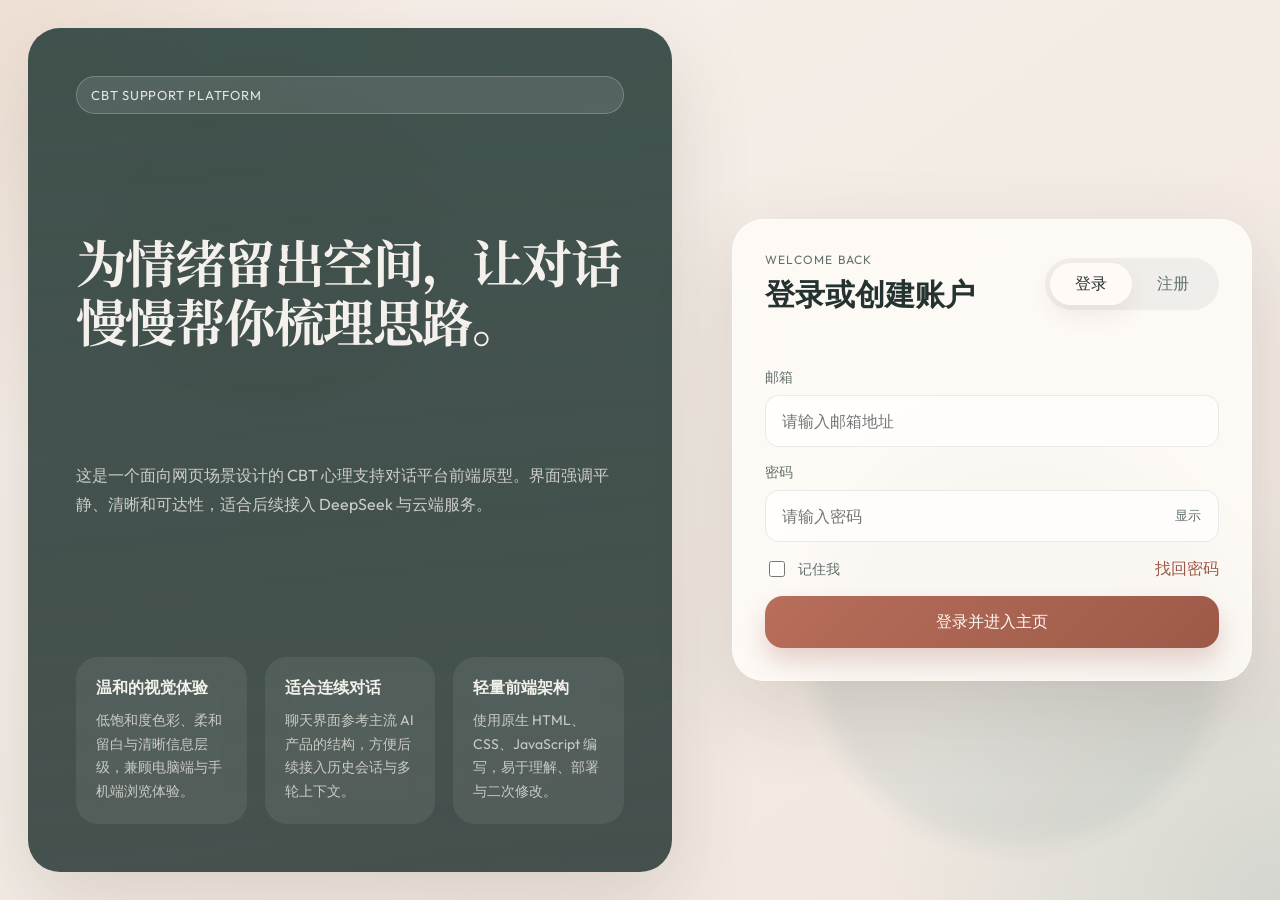
==== index.html @ 3c7d57e9 "Add files via upload" ====
<!DOCTYPE html>
<html lang="zh-CN">
  <head>
    <meta charset="UTF-8" />
    <meta name="viewport" content="width=device-width, initial-scale=1.0" />
    <title>MindLane | 登录与注册</title>
    <link rel="preconnect" href="https://fonts.googleapis.com" />
    <link rel="preconnect" href="https://fonts.gstatic.com" crossorigin />
    <link
      href="https://fonts.googleapis.com/css2?family=Noto+Serif+SC:wght@400;600;700&family=Outfit:wght@300;400;500;600;700&display=swap"
      rel="stylesheet"
    />
    <link rel="stylesheet" href="./styles.css" />
  </head>
  <body class="auth-body">
    <div class="ambient ambient-auth"></div>

    <main class="auth-shell">
      <section class="auth-brand">
        <span class="brand-pill">CBT Support Platform</span>
        <h1>为情绪留出空间，让对话慢慢帮你梳理思路。</h1>
        <p>
          这是一个面向网页场景设计的 CBT 心理支持对话平台前端原型。界面强调平静、清晰和可达性，适合后续接入
          DeepSeek 与云端服务。
        </p>

        <div class="brand-points">
          <article>
            <h2>温和的视觉体验</h2>
            <p>低饱和度色彩、柔和留白与清晰信息层级，兼顾电脑端与手机端浏览体验。</p>
          </article>
          <article>
            <h2>适合连续对话</h2>
            <p>聊天界面参考主流 AI 产品的结构，方便后续接入历史会话与多轮上下文。</p>
          </article>
          <article>
            <h2>轻量前端架构</h2>
            <p>使用原生 HTML、CSS、JavaScript 编写，易于理解、部署与二次修改。</p>
          </article>
        </div>
      </section>

      <section class="auth-card">
        <header class="auth-card-head">
          <div>
            <p class="eyebrow">Welcome back</p>
            <h2>登录或创建账户</h2>
          </div>
          <div class="tab-switch" role="tablist" aria-label="登录或注册">
            <button class="tab-button active" data-tab="login" role="tab" aria-selected="true">
              登录
            </button>
            <button class="tab-button" data-tab="register" role="tab" aria-selected="false">
              注册
            </button>
          </div>
        </header>

        <div id="authFeedback" class="feedback" aria-live="polite"></div>

        <form id="loginForm" class="auth-form active" novalidate>
          <label class="field">
            <span>邮箱</span>
            <input type="email" name="email" placeholder="请输入邮箱地址" autocomplete="email" required />
          </label>

          <label class="field">
            <span>密码</span>
            <div class="password-wrap">
              <input
                type="password"
                name="password"
                placeholder="请输入密码"
                autocomplete="current-password"
                minlength="6"
                required
              />
              <button type="button" class="ghost-button toggle-password">显示</button>
            </div>
          </label>

          <div class="form-row">
            <label class="checkline">
              <input type="checkbox" name="remember" />
              <span>记住我</span>
            </label>
            <button type="button" id="forgotPasswordButton" class="text-button">找回密码</button>
          </div>

          <button type="submit" class="primary-button">登录并进入主页</button>
        </form>

        <form id="registerForm" class="auth-form" novalidate>
          <label class="field">
            <span>昵称</span>
            <input type="text" name="displayName" placeholder="请输入昵称" autocomplete="nickname" required />
          </label>

          <label class="field">
            <span>邮箱</span>
            <input type="email" name="email" placeholder="请输入邮箱地址" autocomplete="email" required />
          </label>

          <label class="field">
            <span>密码</span>
            <div class="password-wrap">
              <input
                type="password"
                name="password"
                placeholder="至少 6 位密码"
                autocomplete="new-password"
                minlength="6"
                required
              />
              <button type="button" class="ghost-button toggle-password">显示</button>
            </div>
          </label>

          <label class="field">
            <span>确认密码</span>
            <div class="password-wrap">
              <input
                type="password"
                name="confirmPassword"
                placeholder="请再次输入密码"
                autocomplete="new-password"
                minlength="6"
                required
              />
              <button type="button" class="ghost-button toggle-password">显示</button>
            </div>
          </label>

          <button type="submit" class="primary-button">创建账户</button>
        </form>
      </section>
    </main>

    <script src="./auth.js"></script>
  </body>
</html>
---- styles.css ----
:root {
  --bg: #f5efe8;
  --bg-soft: #f9f5ef;
  --surface: rgba(255, 252, 248, 0.84);
  --surface-strong: rgba(255, 250, 245, 0.96);
  --line: rgba(95, 93, 88, 0.12);
  --text: #243230;
  --text-soft: #62706d;
  --text-invert: #f4f0eb;
  --accent: #b76e5b;
  --accent-deep: #9d5948;
  --accent-soft: rgba(183, 110, 91, 0.14);
  --success: #4d8a67;
  --error: #c35d5d;
  --shadow-lg: 0 28px 80px rgba(84, 67, 58, 0.16);
  --shadow-md: 0 16px 48px rgba(84, 67, 58, 0.1);
  --shadow-sm: 0 10px 22px rgba(84, 67, 58, 0.08);
  --radius-xl: 32px;
  --radius-lg: 24px;
  --radius-md: 18px;
  --radius-sm: 14px;
  --sidebar-width: 320px;
  --font-display: "Noto Serif SC", serif;
  --font-ui: "Outfit", "PingFang SC", "Microsoft YaHei", sans-serif;
}

* {
  box-sizing: border-box;
}

html,
body {
  min-height: 100%;
}

body {
  margin: 0;
  color: var(--text);
  background:
    radial-gradient(circle at top left, rgba(223, 194, 171, 0.35), transparent 28%),
    radial-gradient(circle at bottom right, rgba(134, 169, 161, 0.26), transparent 26%),
    linear-gradient(145deg, #f7f0ea 0%, #f3ece5 47%, #efe6df 100%);
  font-family: var(--font-ui);
}

button,
input,
textarea {
  font: inherit;
}

button {
  cursor: pointer;
  border: 0;
  background: none;
}

input,
textarea {
  width: 100%;
  border: 1px solid var(--line);
  border-radius: var(--radius-sm);
  background: rgba(255, 255, 255, 0.72);
  color: var(--text);
  outline: none;
  transition: border-color 0.2s ease, box-shadow 0.2s ease, transform 0.2s ease;
}

input:focus,
textarea:focus {
  border-color: rgba(183, 110, 91, 0.45);
  box-shadow: 0 0 0 5px rgba(183, 110, 91, 0.1);
}

.ambient {
  position: fixed;
  inset: 0;
  pointer-events: none;
  opacity: 0.9;
}

.ambient::before,
.ambient::after {
  content: "";
  position: absolute;
  border-radius: 999px;
  filter: blur(10px);
}

.ambient-auth::before {
  top: 8%;
  left: 8%;
  width: 340px;
  height: 340px;
  background: rgba(183, 110, 91, 0.18);
}

.ambient-auth::after {
  right: 4%;
  bottom: 6%;
  width: 420px;
  height: 420px;
  background: rgba(112, 151, 143, 0.14);
}

.ambient-chat::before {
  top: -120px;
  right: -80px;
  width: 360px;
  height: 360px;
  background: rgba(183, 110, 91, 0.15);
}

.ambient-chat::after {
  left: -120px;
  bottom: -100px;
  width: 320px;
  height: 320px;
  background: rgba(112, 151, 143, 0.13);
}

.eyebrow {
  margin: 0 0 8px;
  color: var(--text-soft);
  letter-spacing: 0.1em;
  font-size: 12px;
  text-transform: uppercase;
}

.brand-pill {
  display: inline-flex;
  align-items: center;
  padding: 10px 14px;
  border: 1px solid rgba(255, 255, 255, 0.22);
  border-radius: 999px;
  background: rgba(255, 255, 255, 0.1);
  color: rgba(255, 255, 255, 0.84);
  font-size: 13px;
  letter-spacing: 0.06em;
  text-transform: uppercase;
}

.auth-shell {
  position: relative;
  z-index: 1;
  display: grid;
  grid-template-columns: 1.08fr 0.92fr;
  gap: 32px;
  align-items: stretch;
  min-height: 100vh;
  padding: 28px;
}

.auth-brand {
  padding: 48px;
  border-radius: var(--radius-xl);
  background:
    linear-gradient(180deg, rgba(49, 69, 65, 0.92), rgba(40, 55, 52, 0.86)),
    linear-gradient(135deg, rgba(255, 255, 255, 0.08), transparent);
  color: var(--text-invert);
  box-shadow: var(--shadow-lg);
  display: flex;
  flex-direction: column;
  justify-content: space-between;
}

.auth-brand h1 {
  margin: 22px 0 14px;
  font-family: var(--font-display);
  font-size: clamp(2.2rem, 4vw, 4.5rem);
  line-height: 1.15;
  letter-spacing: -0.03em;
}

.auth-brand > p {
  max-width: 620px;
  margin: 0;
  color: rgba(244, 240, 235, 0.78);
  line-height: 1.8;
  font-size: 16px;
}

.brand-points {
  margin-top: 42px;
  display: grid;
  grid-template-columns: repeat(3, minmax(0, 1fr));
  gap: 18px;
}

.brand-points article {
  padding: 20px;
  border-radius: 22px;
  background: rgba(255, 255, 255, 0.08);
  backdrop-filter: blur(10px);
}

.brand-points h2 {
  margin: 0 0 10px;
  font-size: 16px;
}

.brand-points p {
  margin: 0;
  color: rgba(244, 240, 235, 0.74);
  line-height: 1.7;
  font-size: 14px;
}

.auth-card {
  align-self: center;
  width: min(520px, 100%);
  margin-left: auto;
  padding: 32px;
  border: 1px solid rgba(255, 255, 255, 0.4);
  border-radius: var(--radius-xl);
  background: var(--surface);
  backdrop-filter: blur(22px);
  box-shadow: var(--shadow-lg);
}

.auth-card-head {
  display: flex;
  justify-content: space-between;
  gap: 18px;
  align-items: center;
  margin-bottom: 18px;
}

.auth-card-head h2 {
  margin: 0;
  font-size: 30px;
}

.tab-switch {
  display: inline-flex;
  padding: 5px;
  border-radius: 999px;
  background: rgba(36, 50, 48, 0.06);
}

.tab-button {
  min-width: 82px;
  padding: 10px 16px;
  border-radius: 999px;
  color: var(--text-soft);
  transition: background 0.2s ease, color 0.2s ease, transform 0.2s ease;
}

.tab-button.active {
  background: var(--surface-strong);
  color: var(--text);
  box-shadow: var(--shadow-sm);
}

.feedback {
  min-height: 24px;
  margin-bottom: 10px;
  font-size: 14px;
  font-weight: 500;
}

.feedback.error {
  color: var(--error);
}

.feedback.success {
  color: var(--success);
}

.auth-form {
  display: none;
  gap: 16px;
}

.auth-form.active {
  display: grid;
}

.field {
  display: grid;
  gap: 8px;
}

.field span {
  font-size: 14px;
  color: var(--text-soft);
}

.field input {
  min-height: 52px;
  padding: 0 16px;
}

.password-wrap {
  position: relative;
}

.password-wrap input {
  padding-right: 74px;
}

.ghost-button {
  position: absolute;
  top: 50%;
  right: 12px;
  transform: translateY(-50%);
  color: var(--text-soft);
  font-size: 13px;
}

.form-row {
  display: flex;
  justify-content: space-between;
  gap: 12px;
  align-items: center;
}

.checkline {
  display: inline-flex;
  align-items: center;
  gap: 10px;
  color: var(--text-soft);
  font-size: 14px;
}

.checkline input {
  width: 16px;
  height: 16px;
}

.primary-button,
.secondary-button {
  display: inline-flex;
  align-items: center;
  justify-content: center;
  min-height: 52px;
  padding: 0 20px;
  border-radius: 18px;
  transition: transform 0.2s ease, box-shadow 0.2s ease, background 0.2s ease;
}

.primary-button {
  background: linear-gradient(135deg, var(--accent), var(--accent-deep));
  color: #fff8f4;
  box-shadow: 0 14px 24px rgba(157, 89, 72, 0.24);
}

.secondary-button {
  background: rgba(36, 50, 48, 0.06);
  color: var(--text);
}

.primary-button:hover,
.secondary-button:hover,
.tab-button:hover,
.sidebar-toggle:hover {
  transform: translateY(-1px);
}

.text-button {
  padding: 0;
  color: var(--accent-deep);
  font-weight: 500;
}

.align-left {
  justify-content: flex-start;
}

.full-width {
  width: 100%;
}

.app-shell {
  position: relative;
  z-index: 1;
  display: grid;
  grid-template-columns: var(--sidebar-width) minmax(0, 1fr);
  min-height: 100vh;
  padding: 18px;
  gap: 18px;
}

.sidebar {
  display: flex;
  flex-direction: column;
  gap: 18px;
  padding: 24px 20px;
  border-radius: 28px;
  background: rgba(255, 251, 247, 0.84);
  backdrop-filter: blur(18px);
  box-shadow: var(--shadow-md);
  border: 1px solid rgba(255, 255, 255, 0.55);
}

.sidebar-head {
  display: flex;
  gap: 14px;
  align-items: flex-start;
}

.sidebar-username {
  margin: 0;
  font-size: 24px;
  line-height: 1.2;
}

.sidebar-user-meta {
  margin: 6px 0 0;
  color: var(--text-soft);
  font-size: 14px;
}

.conversation-panel {
  display: flex;
  flex: 1;
  flex-direction: column;
  min-height: 0;
  border-radius: 24px;
  background: rgba(245, 239, 233, 0.88);
  padding: 14px;
}

.conversation-panel-head {
  display: flex;
  justify-content: space-between;
  gap: 12px;
  align-items: center;
  margin-bottom: 14px;
}

.conversation-panel-head h3 {
  margin: 0;
  font-size: 16px;
}

.conversation-count {
  display: inline-flex;
  align-items: center;
  justify-content: center;
  min-width: 28px;
  height: 28px;
  padding: 0 10px;
  border-radius: 999px;
  background: rgba(36, 50, 48, 0.08);
  color: var(--text-soft);
  font-size: 13px;
}

.conversation-list {
  display: grid;
  gap: 10px;
  overflow: auto;
}

.conversation-item {
  width: 100%;
  padding: 14px;
  border: 1px solid transparent;
  border-radius: 18px;
  background: rgba(255, 255, 255, 0.7);
  text-align: left;
  transition: border-color 0.2s ease, background 0.2s ease;
}

.conversation-item.active {
  border-color: rgba(183, 110, 91, 0.28);
  background: rgba(255, 252, 248, 0.95);
}

.conversation-title {
  margin: 0;
  color: var(--text);
  font-size: 14px;
  font-weight: 600;
}

.conversation-meta {
  margin: 6px 0 0;
  color: var(--text-soft);
  font-size: 12px;
}

.chat-main {
  display: grid;
  grid-template-rows: auto auto 1fr auto;
  min-height: 0;
  padding: 18px 20px 20px;
  border-radius: 30px;
  background: rgba(255, 252, 248, 0.74);
  backdrop-filter: blur(18px);
  box-shadow: var(--shadow-md);
  border: 1px solid rgba(255, 255, 255, 0.55);
}

.chat-header {
  display: flex;
  justify-content: space-between;
  gap: 16px;
  align-items: center;
  margin-bottom: 12px;
}

.chat-header h1 {
  margin: 0;
  font-size: clamp(1.4rem, 3vw, 2rem);
}

.compact-button {
  min-height: 46px;
  padding-inline: 18px;
}

.chat-status {
  min-height: 22px;
  margin-bottom: 10px;
  color: var(--text-soft);
  font-size: 14px;
}

.message-viewport {
  position: relative;
  overflow: auto;
  padding: 20px 8px 10px;
}

.empty-state {
  max-width: 680px;
  margin: 6vh auto 0;
  padding: 36px;
  border-radius: 28px;
  background: linear-gradient(180deg, rgba(255, 255, 255, 0.66), rgba(255, 250, 244, 0.9));
  border: 1px solid rgba(255, 255, 255, 0.65);
  text-align: center;
  box-shadow: var(--shadow-sm);
}

.empty-icon {
  display: inline-flex;
  align-items: center;
  justify-content: center;
  width: 56px;
  height: 56px;
  margin-bottom: 16px;
  border-radius: 18px;
  background: var(--accent-soft);
  color: var(--accent-deep);
  font-size: 28px;
}

.empty-state h2 {
  margin: 0 0 12px;
  font-family: var(--font-display);
  font-size: clamp(1.8rem, 3vw, 2.4rem);
}

.empty-state p {
  margin: 0;
  color: var(--text-soft);
  line-height: 1.8;
}

.message-list {
  display: grid;
  gap: 18px;
  max-width: 980px;
  margin: 0 auto;
}

.message-row {
  display: flex;
}

.message-row.user {
  justify-content: flex-end;
}

.message-row.assistant {
  justify-content: flex-start;
}

.message-bubble {
  max-width: min(78%, 760px);
  padding: 16px 18px;
  border-radius: 24px;
  line-height: 1.8;
  white-space: pre-wrap;
  word-break: break-word;
  box-shadow: var(--shadow-sm);
}

.message-row.user .message-bubble {
  border-bottom-right-radius: 8px;
  background: linear-gradient(135deg, #b86c58, #cf8f77);
  color: #fffaf7;
}

.message-row.assistant .message-bubble {
  border-bottom-left-radius: 8px;
  background: rgba(255, 255, 255, 0.88);
  color: var(--text);
}

.thinking .message-bubble {
  display: inline-flex;
  gap: 10px;
  align-items: center;
  color: var(--text-soft);
}

.typing-dots {
  display: inline-flex;
  gap: 4px;
}

.typing-dots span {
  width: 7px;
  height: 7px;
  border-radius: 50%;
  background: rgba(99, 110, 108, 0.65);
  animation: blink 1s infinite ease-in-out;
}

.typing-dots span:nth-child(2) {
  animation-delay: 0.16s;
}

.typing-dots span:nth-child(3) {
  animation-delay: 0.32s;
}

.composer-wrap {
  padding-top: 10px;
}

.composer-label {
  position: absolute;
  width: 1px;
  height: 1px;
  padding: 0;
  margin: -1px;
  overflow: hidden;
  clip: rect(0, 0, 0, 0);
  white-space: nowrap;
  border: 0;
}

.composer-panel {
  padding: 14px;
  border: 1px solid rgba(255, 255, 255, 0.62);
  border-radius: 26px;
  background: rgba(255, 255, 255, 0.76);
  box-shadow: var(--shadow-sm);
}

.composer-panel textarea {
  max-height: calc(1.8em * 4 + 18px);
  min-height: 56px;
  resize: none;
  padding: 14px 16px 0;
  border: 0;
  background: transparent;
  box-shadow: none;
  line-height: 1.8;
}

.composer-actions {
  display: flex;
  justify-content: space-between;
  gap: 12px;
  align-items: center;
  padding: 8px 6px 2px;
}

.composer-tip {
  margin: 0;
  color: var(--text-soft);
  font-size: 13px;
}

.sidebar-toggle {
  display: inline-flex;
  flex-direction: column;
  justify-content: center;
  gap: 5px;
  width: 44px;
  height: 44px;
  border-radius: 14px;
  background: rgba(36, 50, 48, 0.06);
}

.sidebar-toggle span {
  width: 18px;
  height: 2px;
  margin-left: 13px;
  border-radius: 999px;
  background: var(--text);
}

.mobile-only {
  display: none;
}

.desktop-only {
  display: inline-flex;
}

body.sidebar-collapsed .app-shell {
  grid-template-columns: 92px minmax(0, 1fr);
}

body.sidebar-collapsed .sidebar {
  padding-inline: 16px;
}

body.sidebar-collapsed .sidebar-head > div,
body.sidebar-collapsed .conversation-panel,
body.sidebar-collapsed #newChatSidebarButton,
body.sidebar-collapsed #logoutButton {
  display: none;
}

@keyframes blink {
  0%,
  80%,
  100% {
    transform: scale(0.8);
    opacity: 0.45;
  }

  40% {
    transform: scale(1);
    opacity: 1;
  }
}

@media (max-width: 1120px) {
  .auth-shell {
    grid-template-columns: 1fr;
  }

  .auth-brand {
    min-height: 380px;
  }

  .auth-card {
    width: 100%;
    margin-left: 0;
  }

  .brand-points {
    grid-template-columns: 1fr;
  }
}

@media (max-width: 960px) {
  .app-shell {
    grid-template-columns: 1fr;
  }

  .sidebar {
    position: fixed;
    top: 14px;
    left: 14px;
    bottom: 14px;
    width: min(88vw, 330px);
    z-index: 10;
    transform: translateX(-110%);
    transition: transform 0.28s ease;
  }

  body.sidebar-open .sidebar {
    transform: translateX(0);
  }

  .chat-main {
    min-height: calc(100vh - 36px);
  }

  .mobile-only {
    display: inline-flex;
  }

  .desktop-only {
    display: none;
  }
}

@media (max-width: 720px) {
  .auth-shell,
  .app-shell {
    padding: 14px;
    gap: 14px;
  }

  .auth-brand,
  .auth-card,
  .chat-main {
    border-radius: 24px;
  }

  .auth-brand,
  .auth-card {
    padding: 24px;
  }

  .auth-card-head,
  .chat-header,
  .composer-actions,
  .form-row {
    flex-direction: column;
    align-items: stretch;
  }

  .tab-switch {
    width: 100%;
  }

  .tab-button {
    flex: 1;
  }

  .message-bubble {
    max-width: 90%;
  }
}
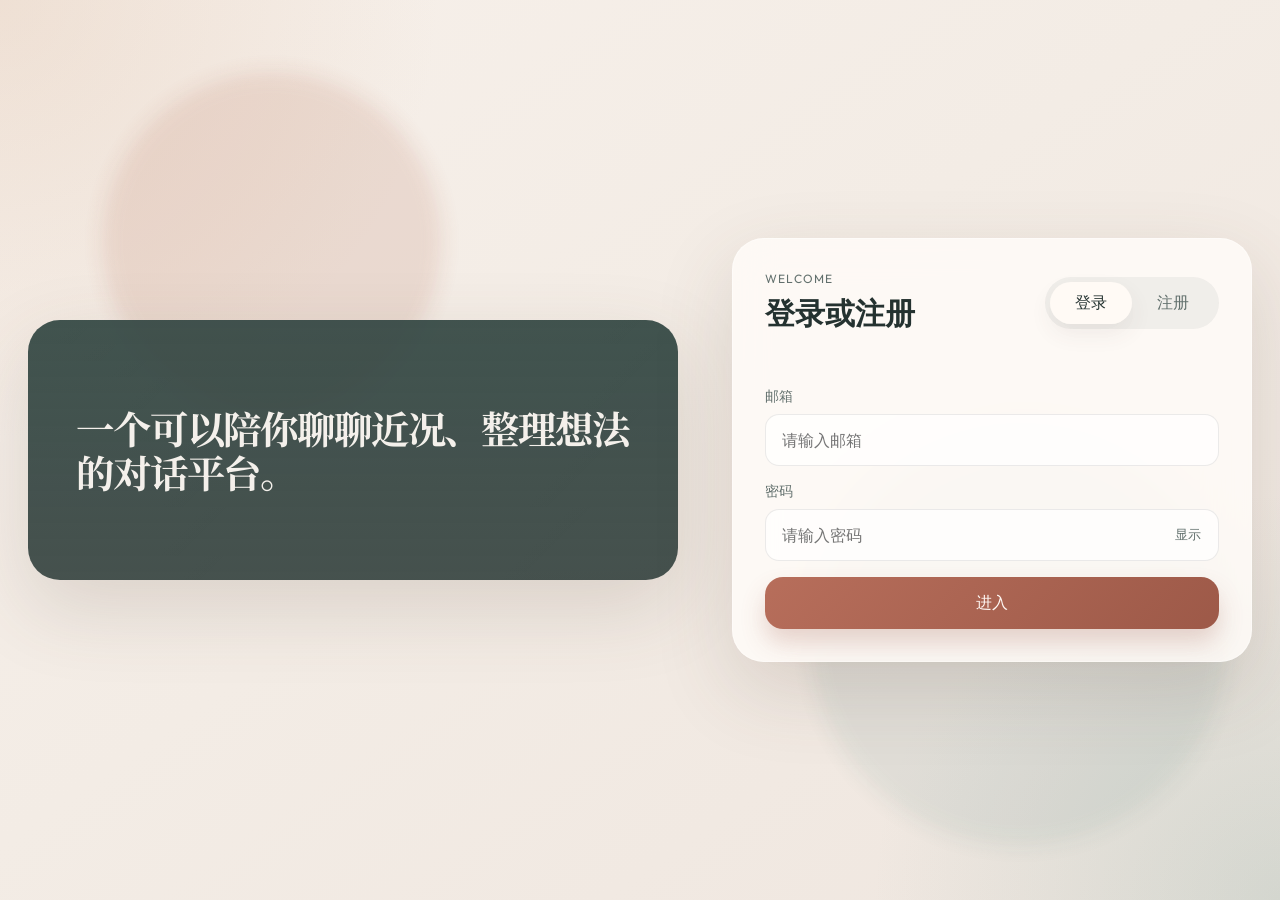
==== commit d0a1ab7b: "Add files via upload" ====
--- a/index.html
+++ b/index.html
@@ -3,7 +3,7 @@
   <head>
     <meta charset="UTF-8" />
     <meta name="viewport" content="width=device-width, initial-scale=1.0" />
-    <title>MindLane | 登录与注册</title>
+    <title>MindLane | 登录</title>
     <link rel="preconnect" href="https://fonts.googleapis.com" />
     <link rel="preconnect" href="https://fonts.gstatic.com" crossorigin />
     <link
@@ -15,36 +15,16 @@
   <body class="auth-body">
     <div class="ambient ambient-auth"></div>
 
-    <main class="auth-shell">
-      <section class="auth-brand">
-        <span class="brand-pill">CBT Support Platform</span>
-        <h1>为情绪留出空间，让对话慢慢帮你梳理思路。</h1>
-        <p>
-          这是一个面向网页场景设计的 CBT 心理支持对话平台前端原型。界面强调平静、清晰和可达性，适合后续接入
-          DeepSeek 与云端服务。
-        </p>
-
-        <div class="brand-points">
-          <article>
-            <h2>温和的视觉体验</h2>
-            <p>低饱和度色彩、柔和留白与清晰信息层级，兼顾电脑端与手机端浏览体验。</p>
-          </article>
-          <article>
-            <h2>适合连续对话</h2>
-            <p>聊天界面参考主流 AI 产品的结构，方便后续接入历史会话与多轮上下文。</p>
-          </article>
-          <article>
-            <h2>轻量前端架构</h2>
-            <p>使用原生 HTML、CSS、JavaScript 编写，易于理解、部署与二次修改。</p>
-          </article>
-        </div>
+    <main class="auth-shell auth-shell-simple">
+      <section class="auth-brand auth-brand-simple">
+        <h1>一个可以陪你聊聊近况、整理想法的对话平台。</h1>
       </section>
 
       <section class="auth-card">
         <header class="auth-card-head">
           <div>
-            <p class="eyebrow">Welcome back</p>
-            <h2>登录或创建账户</h2>
+            <p class="eyebrow">Welcome</p>
+            <h2>登录或注册</h2>
           </div>
           <div class="tab-switch" role="tablist" aria-label="登录或注册">
             <button class="tab-button active" data-tab="login" role="tab" aria-selected="true">
@@ -61,7 +41,7 @@
         <form id="loginForm" class="auth-form active" novalidate>
           <label class="field">
             <span>邮箱</span>
-            <input type="email" name="email" placeholder="请输入邮箱地址" autocomplete="email" required />
+            <input type="email" name="email" placeholder="请输入邮箱" autocomplete="email" required />
           </label>
 
           <label class="field">
@@ -79,26 +59,18 @@
             </div>
           </label>
 
-          <div class="form-row">
-            <label class="checkline">
-              <input type="checkbox" name="remember" />
-              <span>记住我</span>
-            </label>
-            <button type="button" id="forgotPasswordButton" class="text-button">找回密码</button>
-          </div>
-
-          <button type="submit" class="primary-button">登录并进入主页</button>
+          <button type="submit" class="primary-button">进入</button>
         </form>
 
         <form id="registerForm" class="auth-form" novalidate>
           <label class="field">
-            <span>昵称</span>
-            <input type="text" name="displayName" placeholder="请输入昵称" autocomplete="nickname" required />
+            <span>昵称（可选）</span>
+            <input type="text" name="displayName" placeholder="请输入昵称" autocomplete="nickname" />
           </label>
 
           <label class="field">
             <span>邮箱</span>
-            <input type="email" name="email" placeholder="请输入邮箱地址" autocomplete="email" required />
+            <input type="email" name="email" placeholder="请输入邮箱" autocomplete="email" required />
           </label>
 
           <label class="field">
@@ -131,7 +103,7 @@
             </div>
           </label>
 
-          <button type="submit" class="primary-button">创建账户</button>
+          <button type="submit" class="primary-button">创建账号</button>
         </form>
       </section>
     </main>
--- a/styles.css
+++ b/styles.css
@@ -151,6 +151,11 @@
   padding: 28px;
 }
 
+.auth-shell-simple {
+  grid-template-columns: minmax(320px, 0.9fr) minmax(320px, 0.75fr);
+  align-items: center;
+}
+
 .auth-brand {
   padding: 48px;
   border-radius: var(--radius-xl);
@@ -164,12 +169,23 @@
   justify-content: space-between;
 }
 
+.auth-brand-simple {
+  min-height: 260px;
+  justify-content: center;
+}
+
 .auth-brand h1 {
   margin: 22px 0 14px;
   font-family: var(--font-display);
   font-size: clamp(2.2rem, 4vw, 4.5rem);
   line-height: 1.15;
   letter-spacing: -0.03em;
+}
+
+.auth-brand-simple h1 {
+  max-width: 560px;
+  margin: 0;
+  font-size: clamp(1.9rem, 3vw, 3.1rem);
 }
 
 .auth-brand > p {
@@ -501,6 +517,11 @@
   margin-bottom: 12px;
 }
 
+.chat-header-minimal {
+  justify-content: flex-start;
+  margin-bottom: 4px;
+}
+
 .chat-header h1 {
   margin: 0;
   font-size: clamp(1.4rem, 3vw, 2rem);
@@ -739,6 +760,10 @@
     grid-template-columns: 1fr;
   }
 
+  .auth-shell-simple {
+    grid-template-columns: 1fr;
+  }
+
   .auth-brand {
     min-height: 380px;
   }
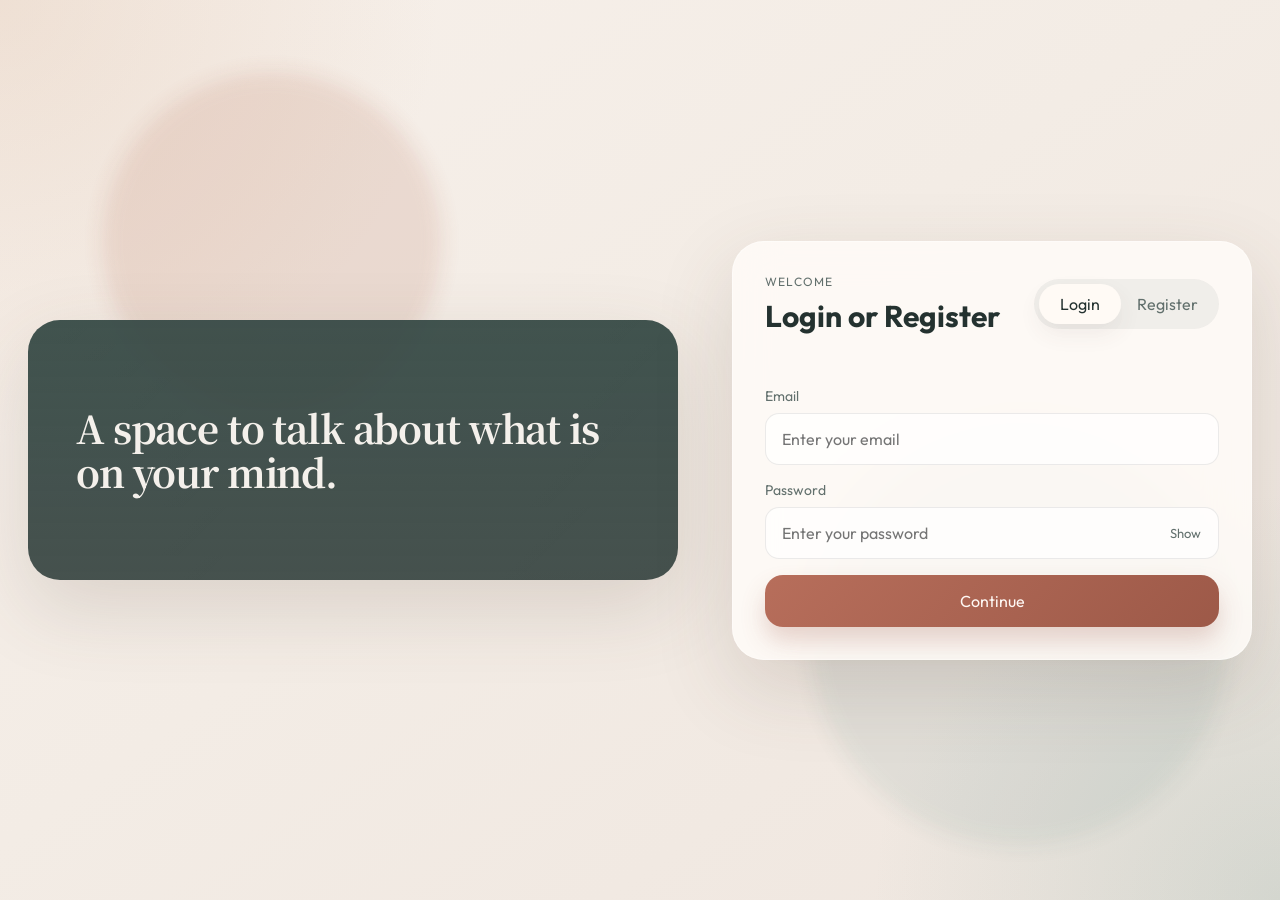
==== commit 394f0038: "Add files via upload" ====
--- a/index.html
+++ b/index.html
@@ -1,9 +1,9 @@
 <!DOCTYPE html>
-<html lang="zh-CN">
+<html lang="en">
   <head>
     <meta charset="UTF-8" />
     <meta name="viewport" content="width=device-width, initial-scale=1.0" />
-    <title>MindLane | 登录</title>
+    <title>MindLane | Login</title>
     <link rel="preconnect" href="https://fonts.googleapis.com" />
     <link rel="preconnect" href="https://fonts.gstatic.com" crossorigin />
     <link
@@ -17,22 +17,18 @@
 
     <main class="auth-shell auth-shell-simple">
       <section class="auth-brand auth-brand-simple">
-        <h1>一个可以陪你聊聊近况、整理想法的对话平台。</h1>
+        <h1>A space to talk about what is on your mind.</h1>
       </section>
 
       <section class="auth-card">
         <header class="auth-card-head">
           <div>
             <p class="eyebrow">Welcome</p>
-            <h2>登录或注册</h2>
+            <h2>Login or Register</h2>
           </div>
-          <div class="tab-switch" role="tablist" aria-label="登录或注册">
-            <button class="tab-button active" data-tab="login" role="tab" aria-selected="true">
-              登录
-            </button>
-            <button class="tab-button" data-tab="register" role="tab" aria-selected="false">
-              注册
-            </button>
+          <div class="tab-switch" role="tablist" aria-label="Login or Register">
+            <button class="tab-button active" data-tab="login" role="tab" aria-selected="true">Login</button>
+            <button class="tab-button" data-tab="register" role="tab" aria-selected="false">Register</button>
           </div>
         </header>
 
@@ -40,70 +36,70 @@
 
         <form id="loginForm" class="auth-form active" novalidate>
           <label class="field">
-            <span>邮箱</span>
-            <input type="email" name="email" placeholder="请输入邮箱" autocomplete="email" required />
+            <span>Email</span>
+            <input type="email" name="email" placeholder="Enter your email" autocomplete="email" required />
           </label>
 
           <label class="field">
-            <span>密码</span>
+            <span>Password</span>
             <div class="password-wrap">
               <input
                 type="password"
                 name="password"
-                placeholder="请输入密码"
+                placeholder="Enter your password"
                 autocomplete="current-password"
                 minlength="6"
                 required
               />
-              <button type="button" class="ghost-button toggle-password">显示</button>
+              <button type="button" class="ghost-button toggle-password">Show</button>
             </div>
           </label>
 
-          <button type="submit" class="primary-button">进入</button>
+          <button type="submit" class="primary-button">Continue</button>
         </form>
 
         <form id="registerForm" class="auth-form" novalidate>
           <label class="field">
-            <span>昵称（可选）</span>
-            <input type="text" name="displayName" placeholder="请输入昵称" autocomplete="nickname" />
+            <span>Display name (optional)</span>
+            <input type="text" name="displayName" placeholder="Enter a display name" autocomplete="nickname" />
           </label>
 
           <label class="field">
-            <span>邮箱</span>
-            <input type="email" name="email" placeholder="请输入邮箱" autocomplete="email" required />
+            <span>Email</span>
+            <input type="email" name="email" placeholder="Enter your email" autocomplete="email" required />
           </label>
 
           <label class="field">
-            <span>密码</span>
+            <span>Password</span>
             <div class="password-wrap">
               <input
                 type="password"
                 name="password"
-                placeholder="至少 6 位密码"
+                placeholder="At least 6 characters"
                 autocomplete="new-password"
                 minlength="6"
                 required
               />
-              <button type="button" class="ghost-button toggle-password">显示</button>
+              <button type="button" class="ghost-button toggle-password">Show</button>
             </div>
           </label>
 
           <label class="field">
-            <span>确认密码</span>
+            <span>Confirm password</span>
             <div class="password-wrap">
               <input
                 type="password"
                 name="confirmPassword"
-                placeholder="请再次输入密码"
+                placeholder="Enter your password again"
                 autocomplete="new-password"
                 minlength="6"
                 required
               />
-              <button type="button" class="ghost-button toggle-password">显示</button>
+              <button type="button" class="ghost-button toggle-password">Show</button>
             </div>
           </label>
 
-          <button type="submit" class="primary-button">创建账号</button>
+          <button type="submit" class="primary-button">Create account</button>
         </form>
       </section>
     </main>
--- a/styles.css
+++ b/styles.css
@@ -387,6 +387,29 @@
   width: 100%;
 }
 
+.sidebar-quick-actions {
+  display: grid;
+  gap: 10px;
+}
+
+.measure-badge {
+  display: inline-flex;
+  align-items: center;
+  justify-content: center;
+  min-height: 40px;
+  padding: 0 14px;
+  border-radius: 14px;
+  background: rgba(195, 93, 93, 0.1);
+  color: var(--error);
+  font-size: 14px;
+  font-weight: 500;
+}
+
+.measure-badge.done {
+  background: rgba(77, 138, 103, 0.12);
+  color: var(--success);
+}
+
 .app-shell {
   position: relative;
   z-index: 1;
@@ -539,6 +562,24 @@
   font-size: 14px;
 }
 
+.measure-gate {
+  display: flex;
+  justify-content: space-between;
+  align-items: center;
+  gap: 16px;
+  margin-bottom: 12px;
+  padding: 16px 18px;
+  border: 1px solid rgba(183, 110, 91, 0.18);
+  border-radius: 20px;
+  background: rgba(255, 247, 241, 0.88);
+}
+
+.measure-gate p {
+  margin: 0;
+  color: var(--text-soft);
+  line-height: 1.7;
+}
+
 .message-viewport {
   position: relative;
   overflow: auto;
@@ -726,6 +767,170 @@
   display: inline-flex;
 }
 
+.measure-body {
+  min-height: 100vh;
+}
+
+.measure-shell {
+  position: relative;
+  z-index: 1;
+  max-width: 1120px;
+  margin: 0 auto;
+  padding: 22px;
+}
+
+.measure-hero {
+  margin-bottom: 18px;
+  padding: 30px 32px;
+  border-radius: 28px;
+  background: rgba(255, 252, 248, 0.78);
+  border: 1px solid rgba(255, 255, 255, 0.55);
+  box-shadow: var(--shadow-md);
+}
+
+.measure-hero h1 {
+  margin: 0 0 12px;
+  font-family: var(--font-display);
+  font-size: clamp(1.8rem, 3vw, 2.6rem);
+}
+
+.measure-hero p:last-child {
+  margin: 0;
+  color: var(--text-soft);
+  line-height: 1.8;
+}
+
+.measure-card {
+  padding: 26px;
+  border-radius: 28px;
+  background: rgba(255, 252, 248, 0.78);
+  border: 1px solid rgba(255, 255, 255, 0.55);
+  box-shadow: var(--shadow-md);
+}
+
+.measure-meta {
+  display: flex;
+  justify-content: space-between;
+  gap: 18px;
+  align-items: flex-start;
+  margin-bottom: 20px;
+}
+
+.measure-meta h2 {
+  margin: 0 0 10px;
+  font-size: 22px;
+}
+
+.measure-meta p {
+  margin: 0;
+  color: var(--text-soft);
+  line-height: 1.8;
+}
+
+.measure-status {
+  min-width: 180px;
+  padding: 14px 16px;
+  border-radius: 16px;
+  background: rgba(36, 50, 48, 0.06);
+  color: var(--text-soft);
+  font-size: 14px;
+  line-height: 1.6;
+}
+
+.measure-status.success {
+  background: rgba(77, 138, 103, 0.12);
+  color: var(--success);
+}
+
+.measure-status.error {
+  background: rgba(195, 93, 93, 0.12);
+  color: var(--error);
+}
+
+.measure-form {
+  display: grid;
+  gap: 16px;
+}
+
+.question-card {
+  padding: 18px;
+  border: 1px solid rgba(36, 50, 48, 0.08);
+  border-radius: 22px;
+  background: rgba(255, 255, 255, 0.76);
+}
+
+.question-head {
+  display: flex;
+  gap: 10px;
+  align-items: flex-start;
+  margin-bottom: 14px;
+}
+
+.question-index {
+  flex: 0 0 auto;
+  color: var(--accent-deep);
+  font-weight: 600;
+}
+
+.question-text {
+  margin: 0;
+  line-height: 1.8;
+}
+
+.option-grid {
+  display: grid;
+  grid-template-columns: repeat(2, minmax(0, 1fr));
+  gap: 10px;
+}
+
+.option-pill {
+  display: flex;
+  gap: 10px;
+  align-items: center;
+  min-height: 50px;
+  padding: 0 14px;
+  border: 1px solid rgba(36, 50, 48, 0.08);
+  border-radius: 16px;
+  background: rgba(249, 245, 239, 0.8);
+  cursor: pointer;
+}
+
+.option-pill input {
+  width: 18px;
+  height: 18px;
+  flex: 0 0 auto;
+}
+
+.option-pill span {
+  font-size: 14px;
+  line-height: 1.5;
+}
+
+.measure-actions,
+.measure-locked-actions {
+  display: flex;
+  gap: 12px;
+  align-items: center;
+  margin-top: 20px;
+}
+
+.measure-locked {
+  padding: 24px;
+  border-radius: 22px;
+  background: rgba(77, 138, 103, 0.08);
+}
+
+.measure-locked h3 {
+  margin: 0 0 10px;
+  font-size: 22px;
+}
+
+.measure-locked p {
+  margin: 0;
+  color: var(--text-soft);
+  line-height: 1.8;
+}
+
 body.sidebar-collapsed .app-shell {
   grid-template-columns: 92px minmax(0, 1fr);
 }
@@ -848,4 +1053,26 @@
   .message-bubble {
     max-width: 90%;
   }
-}
+
+  .measure-meta,
+  .measure-gate,
+  .measure-actions,
+  .measure-locked-actions {
+    flex-direction: column;
+    align-items: stretch;
+  }
+
+  .measure-shell {
+    padding: 14px;
+  }
+
+  .measure-hero,
+  .measure-card {
+    padding: 22px;
+    border-radius: 24px;
+  }
+
+  .option-grid {
+    grid-template-columns: 1fr;
+  }
+}
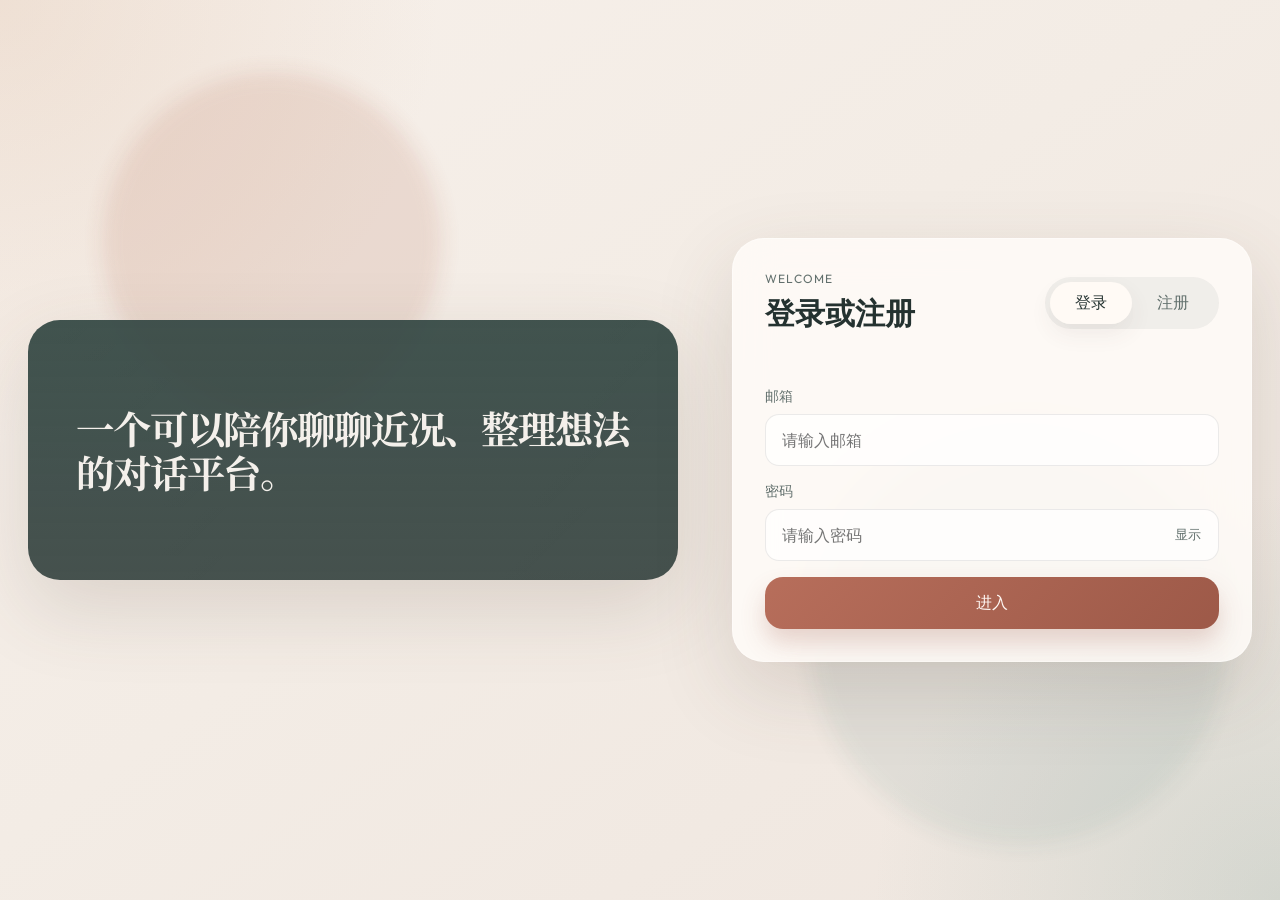
==== commit 370dcb23: "Add files via upload" ====
--- a/index.html
+++ b/index.html
@@ -1,9 +1,9 @@
 <!DOCTYPE html>
-<html lang="en">
+<html lang="zh-CN">
   <head>
     <meta charset="UTF-8" />
     <meta name="viewport" content="width=device-width, initial-scale=1.0" />
-    <title>MindLane | Login</title>
+    <title>MindLane | 登录</title>
     <link rel="preconnect" href="https://fonts.googleapis.com" />
     <link rel="preconnect" href="https://fonts.gstatic.com" crossorigin />
     <link
@@ -17,18 +17,18 @@
 
     <main class="auth-shell auth-shell-simple">
       <section class="auth-brand auth-brand-simple">
-        <h1>A space to talk about what is on your mind.</h1>
+        <h1>一个可以陪你聊聊近况、整理想法的对话平台。</h1>
       </section>
 
       <section class="auth-card">
         <header class="auth-card-head">
           <div>
             <p class="eyebrow">Welcome</p>
-            <h2>Login or Register</h2>
+            <h2>登录或注册</h2>
           </div>
-          <div class="tab-switch" role="tablist" aria-label="Login or Register">
-            <button class="tab-button active" data-tab="login" role="tab" aria-selected="true">Login</button>
-            <button class="tab-button" data-tab="register" role="tab" aria-selected="false">Register</button>
+          <div class="tab-switch" role="tablist" aria-label="登录或注册">
+            <button class="tab-button active" data-tab="login" role="tab" aria-selected="true">登录</button>
+            <button class="tab-button" data-tab="register" role="tab" aria-selected="false">注册</button>
           </div>
         </header>
 
@@ -36,70 +36,70 @@
 
         <form id="loginForm" class="auth-form active" novalidate>
           <label class="field">
-            <span>Email</span>
-            <input type="email" name="email" placeholder="Enter your email" autocomplete="email" required />
+            <span>邮箱</span>
+            <input type="email" name="email" placeholder="请输入邮箱" autocomplete="email" required />
           </label>
 
           <label class="field">
-            <span>Password</span>
+            <span>密码</span>
             <div class="password-wrap">
               <input
                 type="password"
                 name="password"
-                placeholder="Enter your password"
+                placeholder="请输入密码"
                 autocomplete="current-password"
                 minlength="6"
                 required
               />
-              <button type="button" class="ghost-button toggle-password">Show</button>
+              <button type="button" class="ghost-button toggle-password">显示</button>
             </div>
           </label>
 
-          <button type="submit" class="primary-button">Continue</button>
+          <button type="submit" class="primary-button">进入</button>
         </form>
 
         <form id="registerForm" class="auth-form" novalidate>
           <label class="field">
-            <span>Display name (optional)</span>
-            <input type="text" name="displayName" placeholder="Enter a display name" autocomplete="nickname" />
+            <span>昵称（可选）</span>
+            <input type="text" name="displayName" placeholder="请输入昵称" autocomplete="nickname" />
           </label>
 
           <label class="field">
-            <span>Email</span>
-            <input type="email" name="email" placeholder="Enter your email" autocomplete="email" required />
+            <span>邮箱</span>
+            <input type="email" name="email" placeholder="请输入邮箱" autocomplete="email" required />
           </label>
 
           <label class="field">
-            <span>Password</span>
+            <span>密码</span>
             <div class="password-wrap">
               <input
                 type="password"
                 name="password"
-                placeholder="At least 6 characters"
+                placeholder="至少 6 位密码"
                 autocomplete="new-password"
                 minlength="6"
                 required
               />
-              <button type="button" class="ghost-button toggle-password">Show</button>
+              <button type="button" class="ghost-button toggle-password">显示</button>
             </div>
           </label>
 
           <label class="field">
-            <span>Confirm password</span>
+            <span>确认密码</span>
             <div class="password-wrap">
               <input
                 type="password"
                 name="confirmPassword"
-                placeholder="Enter your password again"
+                placeholder="请再次输入密码"
                 autocomplete="new-password"
                 minlength="6"
                 required
               />
-              <button type="button" class="ghost-button toggle-password">Show</button>
+              <button type="button" class="ghost-button toggle-password">显示</button>
             </div>
           </label>
 
-          <button type="submit" class="primary-button">Create account</button>
+          <button type="submit" class="primary-button">创建账号</button>
         </form>
       </section>
     </main>
